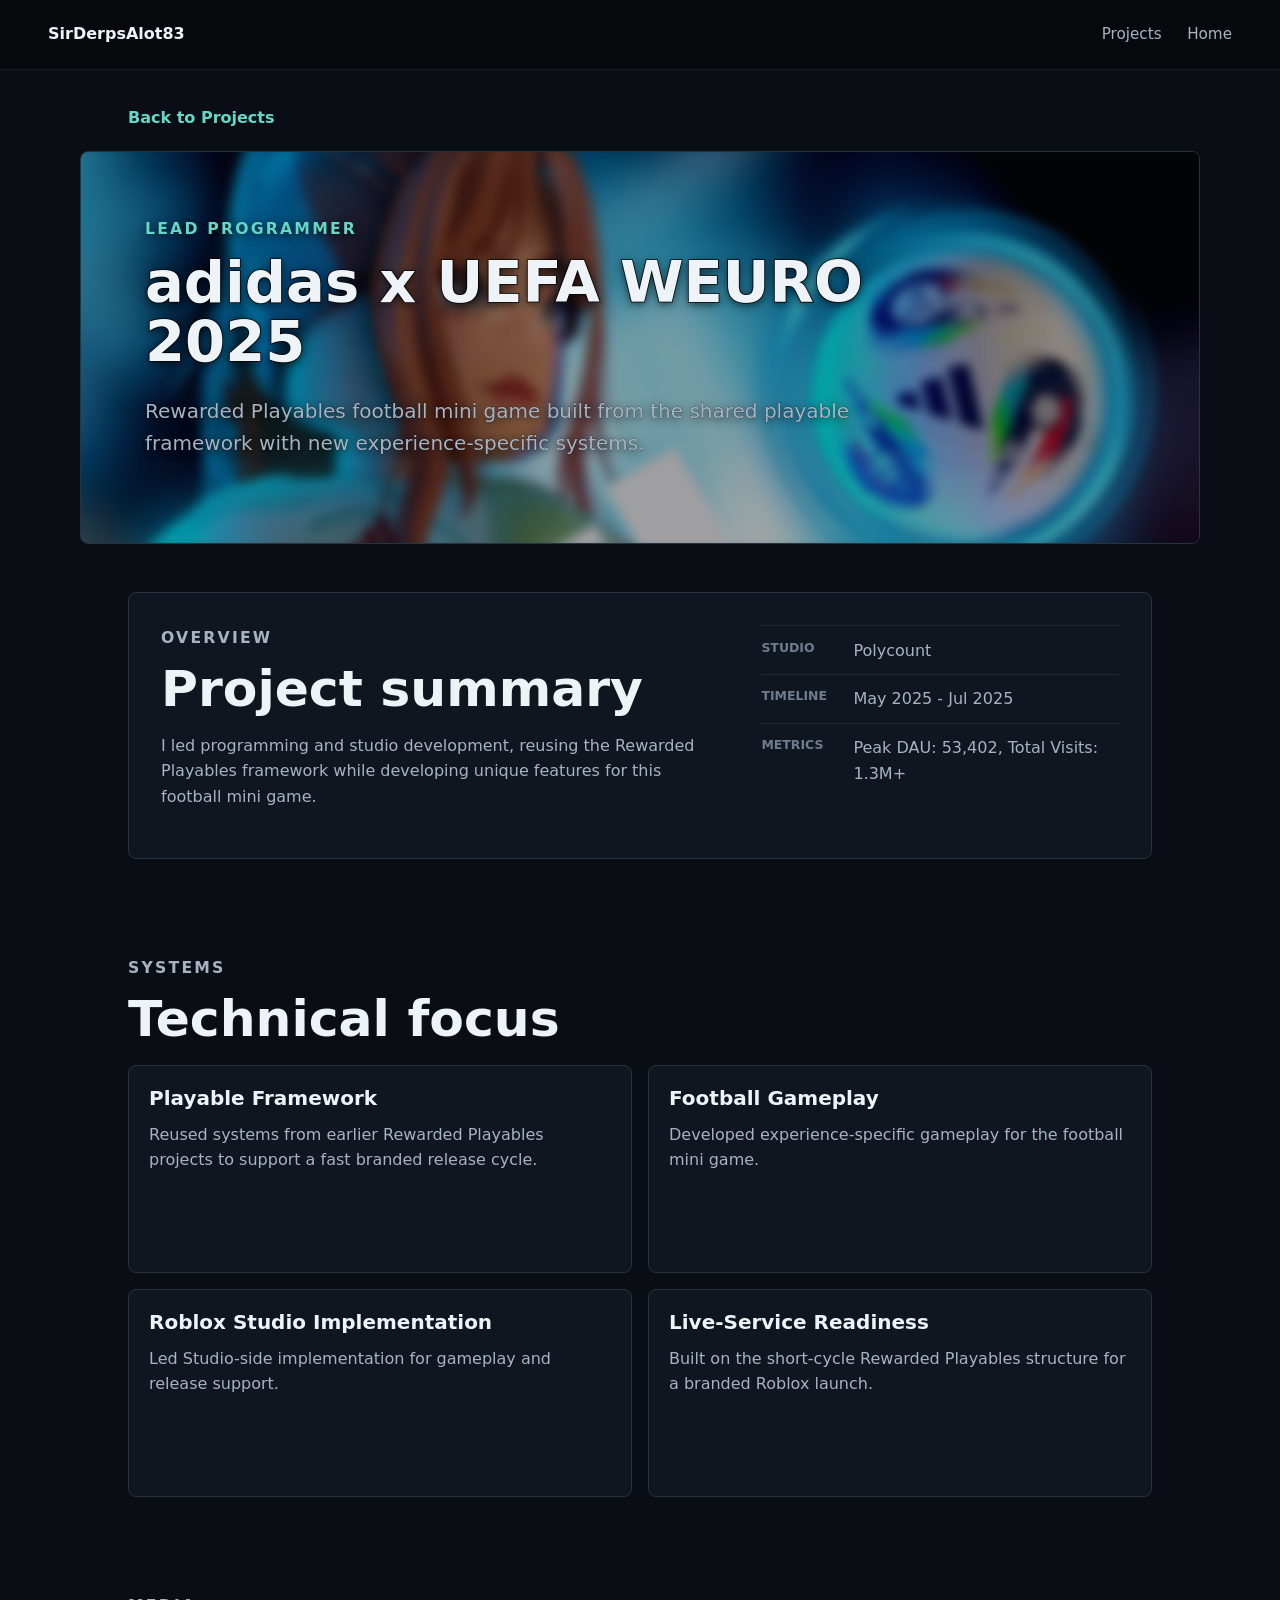
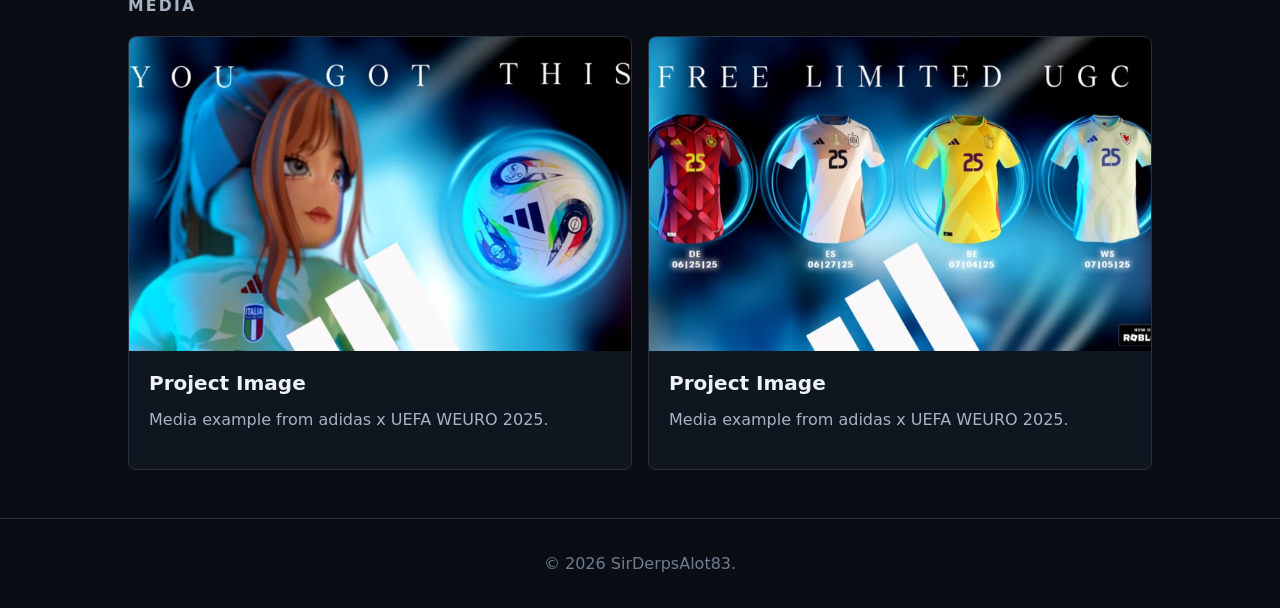
==== projects/adidas-uefa-weuro-2025.html @ 16635520 "Build website" ====
<!DOCTYPE html>
<html lang="en">
  <head>
    <meta charset="UTF-8" />
    <meta name="viewport" content="width=device-width, initial-scale=1.0" />
    <meta name="description" content="adidas x UEFA WEURO 2025 Roblox project page for SirDerpsAlot83." />
    <title>adidas x UEFA WEURO 2025 | SirDerpsAlot83</title>
    <link rel="stylesheet" href="../style.css" />
  </head>
  <body>
    <header class="site-header">
      <a class="brand" href="../index.html#top" aria-label="SirDerpsAlot83 home"><span>SirDerpsAlot83</span></a>
      <button class="nav-toggle" type="button" aria-expanded="false" aria-controls="site-nav">
        <span class="sr-only">Toggle navigation</span><span></span><span></span><span></span>
      </button>
      <nav id="site-nav" class="site-nav project-nav" aria-label="Project navigation">
        <a href="../projects/index.html">Projects</a>
        <a href="../index.html#top">Home</a>
      </nav>
    </header>

    <main>
      <div class="section content-section project-back-row">
        <a class="text-link" href="index.html">Back to Projects</a>
      </div>
      <section class="section content-section project-detail-hero" style="--project-image: url('../assets/images/adidas.webp')">
        <img class="project-hero-background" src="../assets/images/adidas.webp" alt="" aria-hidden="true" />
        <p class="eyebrow">Lead Programmer</p>
        <h1>adidas x UEFA WEURO 2025</h1>
        <p class="hero-copy">
          Rewarded Playables football mini game built from the shared playable framework with new experience-specific systems.
        </p>
      </section>

      <section class="section content-section project-detail-section">
        <article class="project-overview">
          <div>
            <p class="eyebrow">Overview</p>
            <h2>Project summary</h2>
            <p>
              I led programming and studio development, reusing the Rewarded Playables framework while developing unique features for this football mini game.
            </p>
          </div>
          <dl class="project-meta project-meta-large" aria-label="Project metadata">
            <div><dt>Studio</dt><dd>Polycount</dd></div>
            <div><dt>Timeline</dt><dd>May 2025 - Jul 2025</dd></div>
            <div><dt>Metrics</dt><dd>Peak DAU: 53,402, Total Visits: 1.3M+</dd></div>
          </dl>
        </article>
      </section>

      <section class="section content-section project-detail-section">
        <div class="section-heading">
          <p class="eyebrow">Systems</p>
          <h2>Technical focus</h2>
        </div>
        <div class="detail-grid">
          <article class="detail-card">
            <h3>Playable Framework</h3>
            <p>Reused systems from earlier Rewarded Playables projects to support a fast branded release cycle.</p>
          </article>
          <article class="detail-card">
            <h3>Football Gameplay</h3>
            <p>Developed experience-specific gameplay for the football mini game.</p>
          </article>
          <article class="detail-card">
            <h3>Roblox Studio Implementation</h3>
            <p>Led Studio-side implementation for gameplay and release support.</p>
          </article>
          <article class="detail-card">
            <h3>Live-Service Readiness</h3>
            <p>Built on the short-cycle Rewarded Playables structure for a branded Roblox launch.</p>
          </article>
        </div>
      </section>

      <section class="section content-section project-detail-section">
        <div class="section-heading">
          <p class="eyebrow">Media</p>
        </div>
        <div class="media-grid">
          <article class="media-card"><img src="../assets/images/adidas.webp" alt="adidas x UEFA WEURO 2025 project media" /><div class="media-card-body"><h3>Project Image</h3><p>Media example from adidas x UEFA WEURO 2025.</p></div></article>
          <article class="media-card"><img src="../assets/images/adidas1.webp" alt="adidas x UEFA WEURO 2025 project media" /><div class="media-card-body"><h3>Project Image</h3><p>Media example from adidas x UEFA WEURO 2025.</p></div></article>
        </div>
      </section>
    </main>

    <footer class="site-footer"><p>&copy; <span id="year">2026</span> SirDerpsAlot83.</p></footer>
    <script src="../script.js"></script>
  </body>
</html>
---- style.css ----
:root {
  color-scheme: dark;
  --bg: #07090d;
  --bg-soft: #0d121a;
  --panel: #121923;
  --panel-strong: #172331;
  --text: #eef3f8;
  --muted: #a7b3c2;
  --subtle: #6d7c8f;
  --line: #263341;
  --accent: #65d7c7;
  --accent-strong: #f3b35b;
  --shadow: 0 24px 80px rgba(0, 0, 0, 0.36);
  --max-width: 1120px;
}

* {
  box-sizing: border-box;
}

html {
  scroll-behavior: smooth;
}

body {
  margin: 0;
  background: #0a0e14;
  color: var(--text);
  font-family: Inter, ui-sans-serif, system-ui, -apple-system, BlinkMacSystemFont, "Segoe UI", sans-serif;
  line-height: 1.6;
}

img {
  display: block;
  max-width: 100%;
}

a {
  color: inherit;
  text-decoration: none;
}

.sr-only {
  position: absolute;
  width: 1px;
  height: 1px;
  padding: 0;
  margin: -1px;
  overflow: hidden;
  clip: rect(0, 0, 0, 0);
  white-space: nowrap;
  border: 0;
}

.site-header {
  position: sticky;
  top: 0;
  z-index: 20;
  display: flex;
  align-items: center;
  justify-content: space-between;
  gap: 1rem;
  width: 100%;
  padding: 1rem clamp(1rem, 4vw, 3rem);
  border-bottom: 1px solid rgba(255, 255, 255, 0.08);
  background: rgba(7, 9, 13, 0.86);
  backdrop-filter: blur(16px);
}

.brand {
  display: inline-flex;
  align-items: center;
  font-weight: 700;
  letter-spacing: 0;
}

.site-nav {
  display: flex;
  align-items: center;
  gap: clamp(0.8rem, 2vw, 1.6rem);
  color: var(--muted);
  font-size: 0.95rem;
}

.site-nav a {
  padding: 0.35rem 0;
  border-bottom: 1px solid transparent;
}

.site-nav a:hover,
.site-nav a:focus-visible {
  border-color: var(--accent);
  color: var(--text);
}

.nav-toggle {
  display: none;
  width: 2.5rem;
  height: 2.5rem;
  border: 1px solid var(--line);
  border-radius: 8px;
  background: var(--panel);
  color: var(--text);
}

.nav-toggle span:not(.sr-only) {
  display: block;
  width: 1.1rem;
  height: 2px;
  margin: 4px auto;
  background: currentColor;
}

.section {
  padding: clamp(1.75rem, 3vw, 2.75rem) clamp(1rem, 4vw, 3rem);
}

.hero {
  --hero-tile-size: 520px;
  position: relative;
  isolation: isolate;
  display: grid;
  min-height: min(620px, calc(100svh - 12.5rem));
  align-items: center;
  overflow: hidden;
  padding-top: clamp(2.25rem, 4vw, 4rem);
  padding-bottom: clamp(2.25rem, 4vw, 4rem);
}

.hero::after {
  position: absolute;
  right: 0;
  bottom: 0;
  left: 0;
  z-index: -1;
  height: 8rem;
  content: "";
  background: linear-gradient(180deg, transparent, var(--bg));
  pointer-events: none;
}

.hero-media {
  position: absolute;
  inset: 0;
  z-index: -2;
}

.hero-media::before {
  position: absolute;
  inset: calc(-1 * var(--hero-tile-size));
  content: "";
  background-image: url("assets/images/gameicons.png");
  background-position: 0 0;
  background-repeat: repeat;
  background-size: var(--hero-tile-size) var(--hero-tile-size);
  transform: translate3d(calc(-1 * var(--hero-tile-size)), calc(-1 * var(--hero-tile-size)), 0);
  animation: hero-icons-drift 70s linear infinite;
  backface-visibility: hidden;
  will-change: transform;
}

.hero-media::after {
  position: absolute;
  inset: 0;
  content: "";
  background:
    linear-gradient(90deg, rgba(7, 9, 13, 0.96) 0%, rgba(7, 9, 13, 0.8) 42%, rgba(7, 9, 13, 0.42) 100%),
    linear-gradient(180deg, rgba(7, 9, 13, 0.12) 0%, rgba(7, 9, 13, 0.76) 100%);
}

@keyframes hero-icons-drift {
  from {
    transform: translate3d(calc(-1 * var(--hero-tile-size)), calc(-1 * var(--hero-tile-size)), 0);
  }

  to {
    transform: translate3d(0, 0, 0);
  }
}

@media (prefers-reduced-motion: reduce) {
  .hero-media::before {
    animation: none;
    transform: none;
  }
}

.hero-content {
  position: relative;
  z-index: 1;
  width: min(920px, 100%);
  margin: 0 auto;
  transform: translateX(calc((min(1120px, 100vw) - min(920px, 100vw - 2rem)) / -4));
}

.eyebrow {
  margin: 0 0 0.75rem;
  color: var(--accent);
  font-size: 0.98rem;
  font-weight: 800;
  letter-spacing: 0.14em;
  text-transform: uppercase;
}

h1,
h2,
h3,
p {
  margin-top: 0;
}

h1 {
  max-width: 920px;
  margin-bottom: 1.4rem;
  font-size: clamp(2.55rem, 4.5vw, 4rem);
  line-height: 1.04;
  letter-spacing: 0;
}

h2 {
  margin-bottom: 1rem;
  font-size: clamp(2rem, 4vw, 3.15rem);
  line-height: 1.08;
  letter-spacing: 0;
}

h3 {
  margin-bottom: 0.7rem;
  font-size: 1.25rem;
  line-height: 1.25;
}

.hero-copy {
  max-width: 660px;
  color: var(--muted);
  font-size: clamp(1.05rem, 2vw, 1.25rem);
}

.hero-actions {
  display: flex;
  flex-wrap: wrap;
  gap: 0.8rem;
  margin-top: 2rem;
}

.button {
  display: inline-flex;
  align-items: center;
  justify-content: center;
  min-height: 2.85rem;
  padding: 0.8rem 1.1rem;
  border-radius: 8px;
  background-image: none;
  font-weight: 800;
}

.button.primary {
  background: var(--accent);
  background-image: none;
  color: #03100e;
}

.button.secondary {
  border: 1px solid rgba(255, 255, 255, 0.16);
  background: var(--panel);
  background-image: none;
  color: var(--text);
}

.content-section {
  width: min(var(--max-width), 100%);
  margin: 0 auto;
}

#projects {
  padding-top: clamp(2rem, 3vw, 2.75rem);
}

.section-heading {
  max-width: 720px;
  margin-bottom: 1.15rem;
}

.section-heading p,
.body-copy {
  color: var(--muted);
}

.section-heading p:last-child {
  margin-bottom: 0;
}

.project-entry {
  display: grid;
  grid-template-columns: minmax(0, 1.1fr) minmax(320px, 0.9fr);
  gap: clamp(1rem, 3vw, 2rem);
  align-items: center;
  padding: clamp(1rem, 2vw, 1.5rem);
  border: 1px solid var(--line);
  border-radius: 8px;
  background: rgba(18, 25, 35, 0.88);
  box-shadow: var(--shadow);
}

.all-projects-card {
  display: grid;
  gap: 0.25rem;
  margin-top: 1rem;
  padding: 1rem 1.15rem;
  border: 1px solid var(--line);
  border-radius: 8px;
  background: rgba(18, 25, 35, 0.72);
}

.all-projects-card span {
  color: var(--text);
  font-size: 1rem;
  font-weight: 800;
}

.all-projects-card small {
  color: var(--muted);
  font-size: 0.9rem;
}

.project-click-card {
  cursor: pointer;
  transition:
    border-color 160ms ease,
    background-color 160ms ease;
}

.project-click-card:hover,
.project-click-card:focus-visible {
  border-color: rgba(101, 215, 199, 0.55);
  background-color: rgba(18, 25, 35, 0.92);
}

.project-image {
  overflow: hidden;
  border-radius: 8px;
  border: 1px solid rgba(255, 255, 255, 0.1);
  background: var(--bg-soft);
  aspect-ratio: 16 / 10;
}

.project-image img {
  width: 100%;
  height: 100%;
  box-sizing: border-box;
  padding: 0.8rem;
  object-fit: contain;
}

.project-content p {
  color: var(--muted);
}

.tag-list {
  display: flex;
  flex-wrap: wrap;
  gap: 0.55rem;
  padding: 0;
  margin: 1.4rem 0;
  list-style: none;
}

.tag-list li,
.demo-card span,
.panel-heading span {
  display: inline-flex;
  align-items: center;
  min-height: 1.85rem;
  padding: 0.25rem 0.55rem;
  border: 1px solid rgba(101, 215, 199, 0.2);
  border-radius: 999px;
  background: rgba(101, 215, 199, 0.08);
  color: var(--accent);
  font-size: 0.78rem;
  font-weight: 800;
}

.text-link {
  display: inline-flex;
  color: var(--accent);
  font-weight: 800;
}

.text-link:hover,
.text-link:focus-visible {
  color: var(--accent-strong);
}

.link-row {
  display: flex;
  flex-wrap: wrap;
  gap: 1rem;
}

.demo-grid,
.sample-grid {
  display: grid;
  grid-template-columns: repeat(2, minmax(0, 1fr));
  gap: 1rem;
}

.sample-grid {
  grid-template-columns: 1fr;
}

.demo-card,
.code-panel {
  border: 1px solid var(--line);
  border-radius: 8px;
  background: rgba(18, 25, 35, 0.72);
}

.demo-card {
  min-height: 12rem;
  padding: 1.25rem;
}

.demo-card p {
  color: var(--muted);
}

.demo-card span {
  margin-top: 1rem;
}

.code-panel {
  overflow: hidden;
}

.panel-heading {
  display: flex;
  align-items: center;
  justify-content: space-between;
  gap: 1rem;
  padding: 1rem;
  border-bottom: 1px solid var(--line);
  background: rgba(255, 255, 255, 0.03);
}

.panel-heading h3 {
  margin: 0;
  font-size: 1rem;
}

pre {
  margin: 0;
  overflow-x: auto;
  padding: 1rem;
  background: #1f2430;
  color: #f0f0f0;
  font-size: 0.9rem;
  line-height: 1.55;
}

code {
  font-family: "Cascadia Code", Consolas, "SFMono-Regular", monospace;
}

.luau-keyword {
  color: #ff66cc;
}

.luau-builtin {
  color: #4fc1ff;
}

.luau-constant,
.luau-number {
  color: #ffc66d;
}

.luau-string {
  color: #a8ff60;
}

.luau-comment {
  color: #6a9955;
}

.split-section {
  display: grid;
  grid-template-columns: 0.55fr minmax(180px, 260px) 1.2fr;
  gap: clamp(1.25rem, 4vw, 3rem);
  align-items: start;
  border-top: 1px solid var(--line);
  border-bottom: 1px solid var(--line);
}

.about-image {
  overflow: hidden;
  width: min(100%, 260px);
  aspect-ratio: 1 / 1;
  border: 1px solid rgba(255, 255, 255, 0.1);
  border-radius: 8px;
  background: var(--bg-soft);
}

.about-image img {
  width: 100%;
  height: 100%;
  object-fit: cover;
}

.body-copy p:last-child {
  margin-bottom: 0;
}

.project-list-section {
  padding-top: clamp(2rem, 4vw, 3rem);
}

.page-back-link {
  display: inline-flex;
  margin-bottom: 0.85rem;
  font-size: 0.95rem;
}

.project-list {
  display: grid;
  grid-template-columns: 1fr;
  gap: 1rem;
  width: min(90vw, var(--max-width));
  margin: 0 auto;
}

.project-card {
  display: grid;
  grid-template-columns: minmax(0, 1.1fr) minmax(320px, 0.9fr);
  gap: clamp(1.5rem, 4vw, 3rem);
  align-items: center;
  border: 1px solid var(--line);
  border-radius: 8px;
  background: rgba(18, 25, 35, 0.72);
  padding: clamp(1rem, 2vw, 1.5rem);
}

.project-card-media {
  display: block;
  aspect-ratio: 16 / 10;
  overflow: hidden;
  border: 1px solid rgba(255, 255, 255, 0.1);
  border-radius: 8px;
  background: var(--bg-soft);
}

.project-card-media img {
  width: 100%;
  height: 100%;
  box-sizing: border-box;
  padding: 0.8rem;
  object-fit: contain;
}

.project-card-body {
  padding: 0;
}

.project-card-body p {
  color: var(--muted);
}

.project-meta {
  display: grid;
  gap: 0.7rem;
  margin: 1.2rem 0 0;
}

.project-meta div {
  display: grid;
  grid-template-columns: 5rem 1fr;
  gap: 0.75rem;
  padding-top: 0.7rem;
  border-top: 1px solid rgba(255, 255, 255, 0.08);
}

.project-meta dt {
  color: var(--subtle);
  font-size: 0.78rem;
  font-weight: 800;
  text-transform: uppercase;
}

.project-meta dd {
  margin: 0;
  color: var(--muted);
}

.project-detail-hero {
  position: relative;
  isolation: isolate;
  overflow: hidden;
  min-height: clamp(17rem, 36vw, 24rem);
  display: flex;
  flex-direction: column;
  justify-content: center;
  padding: clamp(2rem, 5vw, 4rem);
  border: 1px solid var(--line);
  border-radius: 8px;
  background: var(--bg-soft);
}

.project-hero-background {
  position: absolute;
  inset: 0;
  width: 100%;
  height: 100%;
  z-index: 0;
  object-fit: cover;
  opacity: 0.95;
  filter: blur(5px);
  transform: scale(1.04);
}

.project-detail-hero::after {
  content: "";
  position: absolute;
  inset: 0;
  z-index: 1;
  background: rgba(7, 10, 16, 0.34);
}

.project-detail-hero > :not(.project-hero-background) {
  position: relative;
  z-index: 2;
  max-width: 760px;
}

.project-detail-hero .eyebrow,
.project-detail-hero h1,
.project-detail-hero .hero-copy {
  -webkit-text-stroke: 0.03em rgba(0, 0, 0, 0.85);
  paint-order: stroke fill;
  text-shadow: 0 2px 10px rgba(0, 0, 0, 0.7);
}

.project-detail-hero .eyebrow,
.project-detail-hero .hero-copy {
  -webkit-text-stroke-width: 0.015em;
}

.project-back-row {
  padding-top: clamp(1.35rem, 2.5vw, 2rem);
  padding-bottom: clamp(0.75rem, 1.5vw, 1.1rem);
}

.project-back-row .text-link {
  display: inline-flex;
  padding: 0.2rem 0;
}

.project-detail-section {
  padding-top: clamp(1.5rem, 4vw, 3rem);
  padding-bottom: clamp(1.5rem, 4vw, 3rem);
}

.project-overview {
  display: grid;
  grid-template-columns: minmax(0, 1.2fr) minmax(18rem, 0.8fr);
  gap: clamp(1.5rem, 5vw, 4rem);
  padding: clamp(1.25rem, 3vw, 2rem);
  border: 1px solid var(--line);
  border-radius: 8px;
  background: rgba(18, 25, 35, 0.72);
}

.project-overview p {
  color: var(--muted);
}

.project-meta-large {
  align-content: start;
  margin: 0;
}

.detail-grid,
.media-grid {
  display: grid;
  grid-template-columns: repeat(2, minmax(0, 1fr));
  gap: 1rem;
}

.detail-card,
.media-card {
  border: 1px solid var(--line);
  border-radius: 8px;
  background: rgba(18, 25, 35, 0.72);
}

.detail-card {
  min-height: 13rem;
  padding: 1.25rem;
}

.detail-card p,
.media-card p {
  color: var(--muted);
}

.media-card {
  overflow: hidden;
}

.media-card img,
.media-slot,
.media-video {
  width: 100%;
  aspect-ratio: 16 / 10;
  object-fit: cover;
  background: var(--bg-soft);
}

.media-video {
  display: block;
  height: auto;
  border: 0;
}

.media-slot {
  display: grid;
  place-items: center;
  border-bottom: 1px solid var(--line);
  color: var(--accent);
  font-weight: 800;
  letter-spacing: 0.08em;
  text-transform: uppercase;
}

.media-card-body {
  padding: 1.25rem;
}

.contact-section {
  text-align: center;
}

.contact-section .section-heading {
  margin-right: auto;
  margin-left: auto;
}

.contact-links {
  display: flex;
  flex-wrap: wrap;
  justify-content: center;
  gap: 0.8rem;
}

.contact-links a {
  min-height: 2.75rem;
  padding: 0.75rem 1rem;
  border: 1px solid var(--line);
  border-radius: 8px;
  background: var(--panel);
  color: var(--muted);
  font-weight: 700;
}

.contact-links a:hover,
.contact-links a:focus-visible {
  border-color: rgba(101, 215, 199, 0.55);
  color: var(--text);
}

.site-footer {
  padding: 2rem clamp(1rem, 4vw, 3rem);
  border-top: 1px solid var(--line);
  color: var(--subtle);
  text-align: center;
}

.site-footer p {
  margin: 0;
}

@media (max-width: 820px) {
  .nav-toggle {
    display: inline-block;
  }

  .site-nav {
    position: absolute;
    top: 100%;
    right: 1rem;
    left: 1rem;
    display: none;
    flex-direction: column;
    align-items: stretch;
    padding: 0.85rem;
    border: 1px solid var(--line);
    border-radius: 8px;
    background: rgba(13, 18, 26, 0.98);
    box-shadow: var(--shadow);
  }

  .site-nav.is-open {
    display: flex;
  }

  .site-nav a {
    padding: 0.75rem;
  }

  .hero {
    --hero-tile-size: 360px;
    min-height: min(600px, calc(100svh - 9.5rem));
  }

  .hero-content {
    margin: 0;
    transform: none;
  }

  .hero-media::after {
    background:
      linear-gradient(180deg, rgba(7, 9, 13, 0.72), rgba(7, 9, 13, 0.92)),
      linear-gradient(90deg, rgba(7, 9, 13, 0.88), rgba(7, 9, 13, 0.42));
  }

  h1 {
    max-width: 14ch;
  }

  .project-entry,
  .project-card,
  .split-section,
  .project-overview {
    grid-template-columns: 1fr;
  }

  .demo-grid,
  .sample-grid,
  .detail-grid,
  .media-grid {
    grid-template-columns: 1fr;
  }
}

@media (max-width: 520px) {
  .hero {
    --hero-tile-size: 280px;
  }

  .site-header {
    padding: 0.8rem 1rem;
  }

  .section {
    padding-right: 1rem;
    padding-left: 1rem;
  }

  .hero-actions,
  .contact-links {
    flex-direction: column;
  }

  .button,
  .contact-links a {
    width: 100%;
  }

  .panel-heading {
    align-items: flex-start;
    flex-direction: column;
  }
}
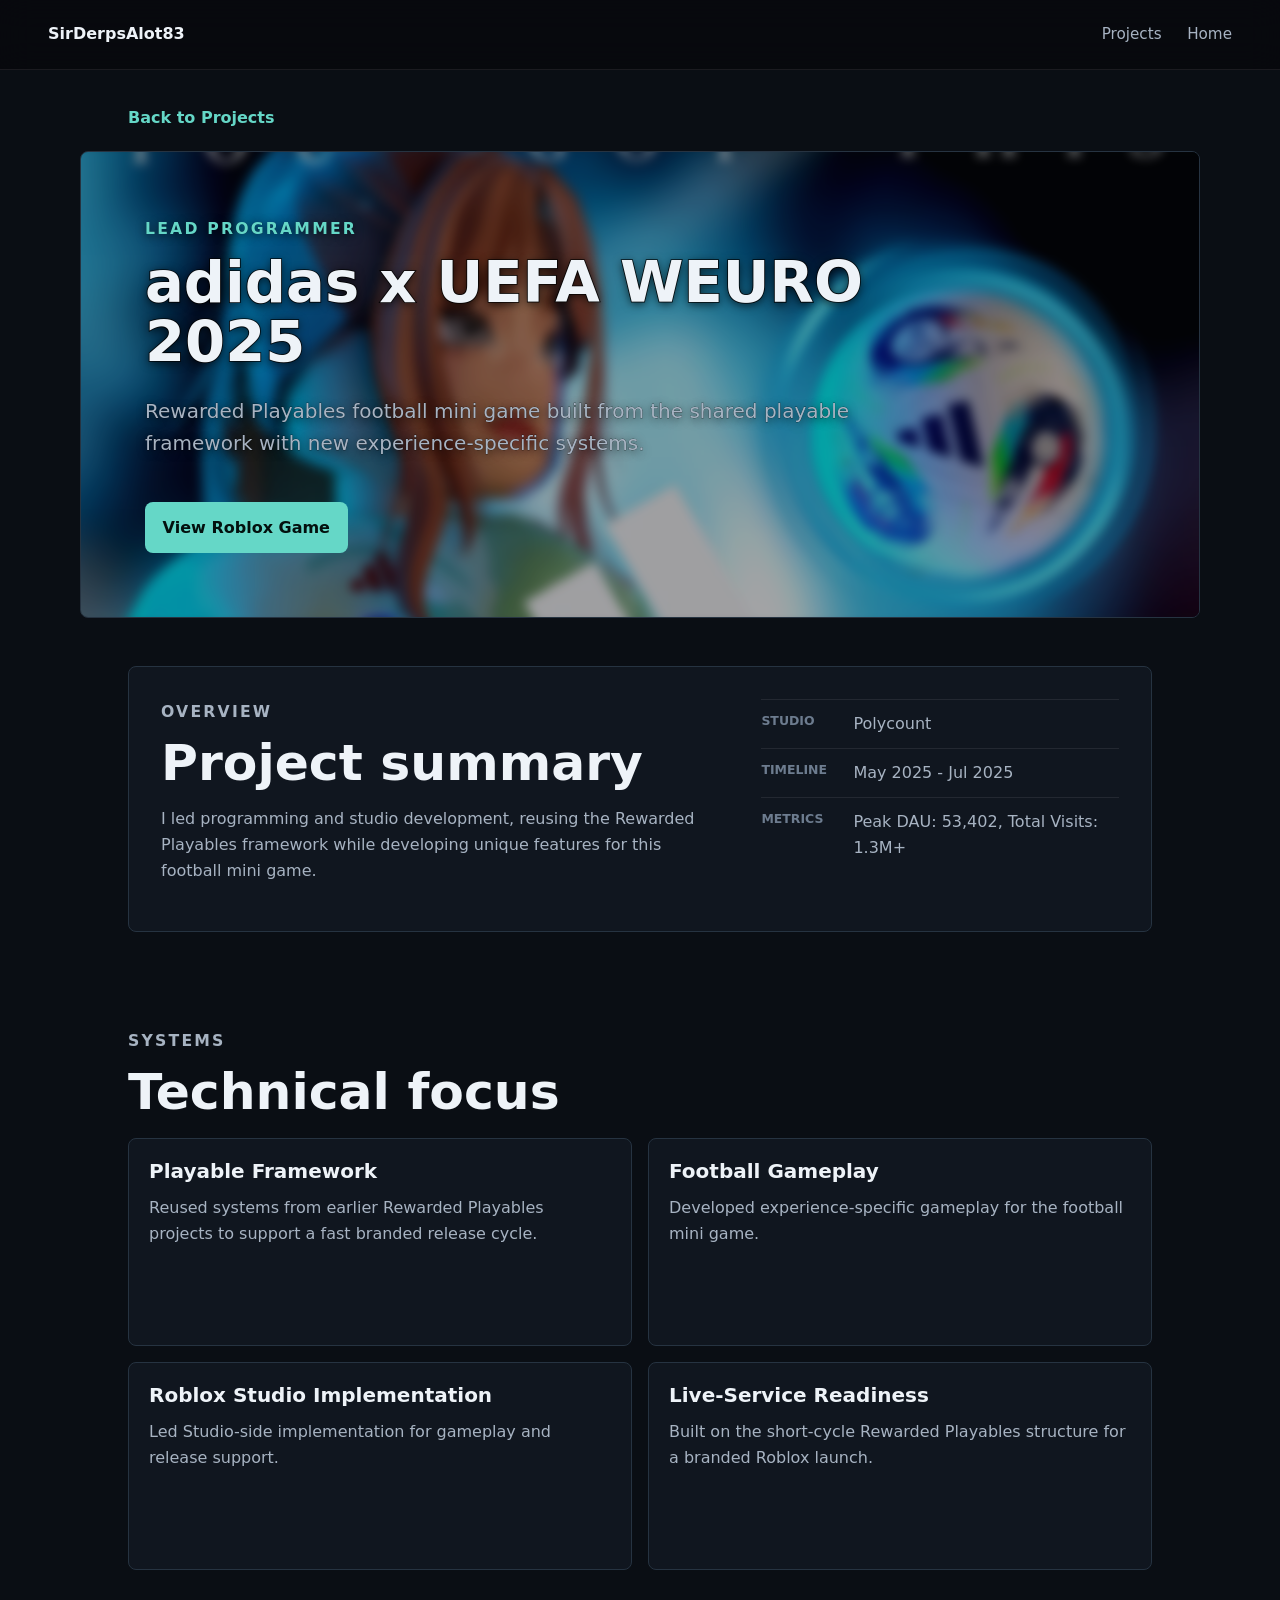
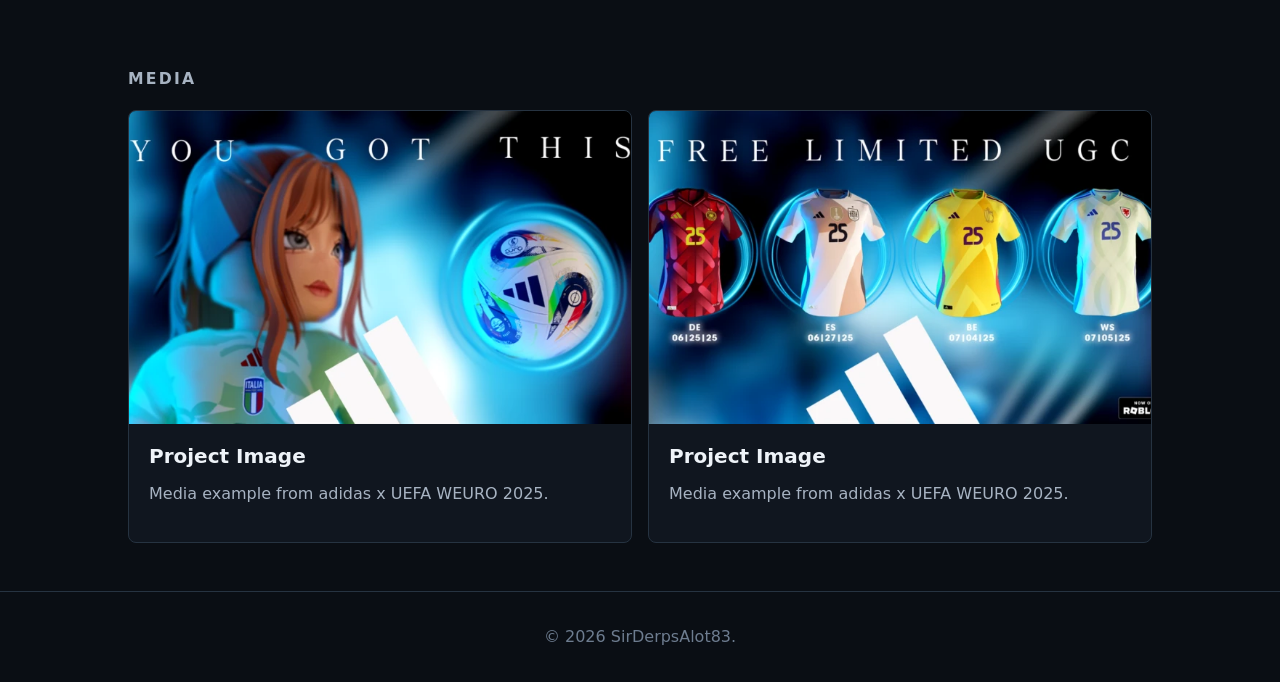
==== commit 063b3e2d: "Update" ====
--- a/projects/adidas-uefa-weuro-2025.html
+++ b/projects/adidas-uefa-weuro-2025.html
@@ -30,6 +30,9 @@
         <p class="hero-copy">
           Rewarded Playables football mini game built from the shared playable framework with new experience-specific systems.
         </p>
+        <div class="project-hero-actions">
+          <a class="button primary" href="https://www.roblox.com/games/138162720121046/adidas-x-UEFA-WEURO-2025-FOOTBALL-MINI-GAME" rel="noreferrer" target="_blank">View Roblox Game</a>
+        </div>
       </section>
 
       <section class="section content-section project-detail-section">
--- a/style.css
+++ b/style.css
@@ -643,6 +643,13 @@
   -webkit-text-stroke-width: 0.015em;
 }
 
+.project-hero-actions {
+  display: flex;
+  flex-wrap: wrap;
+  gap: 0.8rem;
+  margin-top: 1.4rem;
+}
+
 .project-back-row {
   padding-top: clamp(1.35rem, 2.5vw, 2rem);
   padding-bottom: clamp(0.75rem, 1.5vw, 1.1rem);
